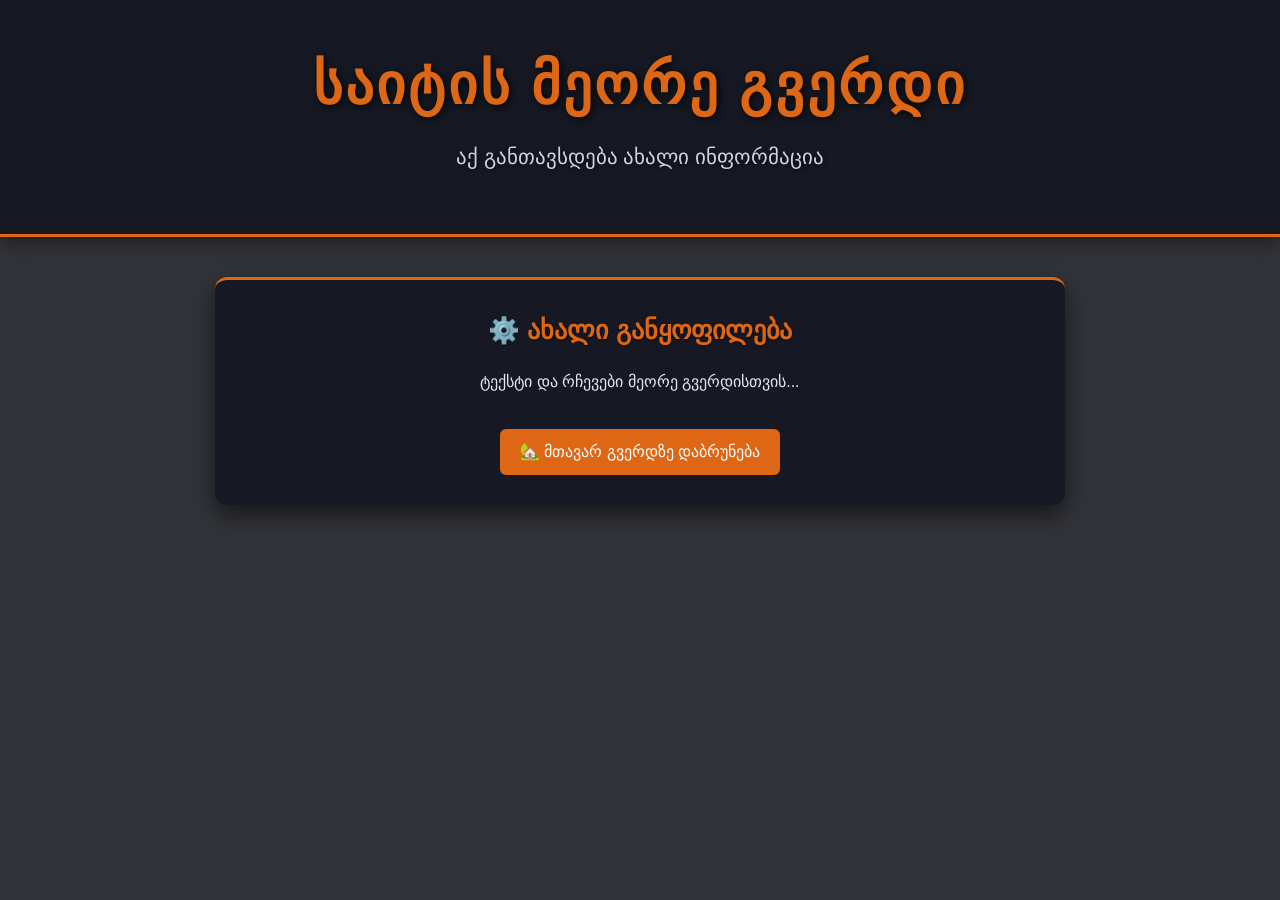
==== config.html @ aebcf24e "Create config.html" ====
<!DOCTYPE html>
<html lang="ka">
<head>
    <meta charset="UTF-8">
    <meta name="viewport" content="width=device-width, initial-scale=1.0">
    <title>CS2 Georgia - მეორე გვერდი</title>
    <link rel="stylesheet" href="style.css">
</head>
<body>
    <header style="text-align: center; padding: 40px 20px; background-color: #161923; border-bottom: 3px solid #de6716;">
        <h1 style="color: #de6716; margin: 0;">საიტის მეორე გვერდი</h1>
        <p style="color: #cbd5e1; margin-top: 10px;">აქ განთავსდება ახალი ინფორმაცია</p>
    </header>
    <main style="max-width: 850px; margin: 40px auto; padding: 0 20px; text-align: center;">
        <section class="guide-card">
            <h2>⚙️ ახალი განყოფილება</h2>
            <p>ტექსტი და რჩევები მეორე გვერდისთვის...</p>
            <!-- უკან დაბრუნების ღილაკი -->
            <a href="index.html" style="display: inline-block; background-color: #de6716; color: white; padding: 10px 20px; text-decoration: none; border-radius: 6px; margin-top: 20px;">🏡 მთავარ გვერდზე დაბრუნება</a>
        </section>
    </main>
</body>
</html>
---- style.css ----
/* საერთო პარამეტრები მთელი გვერდისთვის და ეპიკური CS2 ტერორისტის (T) ფონი */
body {
    background-image: linear-gradient(rgba(14, 16, 23, 0.85), rgba(14, 16, 23, 0.85)), url('https://redd.it');
    background-size: cover;
    background-position: center top;
    background-attachment: fixed; /* ფონი დარჩება უძრავი გვერდის ჩამოშლისას */
    background-repeat: no-repeat;
    color: #f5f5f7; /* ღია ფერის ტექსტი კითხვადობისთვის */
    font-family: 'Segoe UI', Tahoma, Geneva, Verdana, sans-serif;
    margin: 0;
    padding: 0;
    line-height: 1.6;
}

/* საიტის სათაურის (Header) სტილი */
header {
    text-align: center;
    padding: 60px 20px;
    background-color: #161923; /* მუქი ფონი */
    border-bottom: 3px solid #de6716; /* CS2-ის ნარინჯისფერი ხაზი */
    box-shadow: 0 4px 20px rgba(0, 0, 0, 0.5);
}

header h1 {
    color: #de6716; /* CS2 ნარინჯისფერი */
    margin: 0;
    font-size: 3.5rem;
    text-transform: uppercase;
    letter-spacing: 3px;
    text-shadow: 2px 2px 8px rgba(0, 0, 0, 0.8);
}

header p {
    color: #cbd5e1;
    margin-top: 10px;
    font-size: 1.3rem;
    text-shadow: 1px 1px 4px rgba(0, 0, 0, 0.6);
}

/* მთავარი კონტენტის კონტეინერი - სრულად ცენტრში გასწორებული */
main {
    max-width: 850px;
    margin: 40px auto;
    padding: 0 20px;
    text-align: center; /* 🛠️ აბსოლუტურად ყველაფერს ასწორებს შუაში */
}

/* თითოეული რჩევის ფანჯრის (ბარათის) სტილი */
.guide-card {
    background-color: #161923; /* ფანჯრის შიდა მუქი ფონი */
    padding: 30px;
    margin-bottom: 30px;
    border-radius: 12px;
    border-top: 3px solid #de6716; /* ნარინჯისფერი ჩარჩო ზემოდან, რადგან შუაშია */
    box-shadow: 0 10px 25px rgba(0, 0, 0, 0.55);
    transition: transform 0.2s ease, box-shadow 0.2s ease;
    text-align: center; /* 🛠️ შიდა ტექსტებიც შუაშია */
}

/* ფანჯარაზე მაუსის მიტანის ეფექტი */
.guide-card:hover {
    transform: translateY(-3px);
    box-shadow: 0 12px 30px rgba(222, 103, 22, 0.25);
}

.guide-card h2 {
    color: #de6716;
    margin-top: 0;
    margin-bottom: 18px;
    font-size: 1.6rem;
    text-shadow: 1px 1px 2px rgba(0, 0, 0, 0.5);
}

.guide-card p {
    color: #e2e8f0;
    margin-bottom: 15px;
}

/* სიების (ულების) სტილი - შუაში გასწორებული და მარკერების გარეშე სილამაზისთვის */
ul {
    list-style-type: none; /* ვაშორებთ წერტილებს, რადგან ცენტრშია */
    padding: 0;
    margin: 0 auto;
    display: inline-block; /* სია რომ ცენტრში დარჩეს */
    text-align: center;
}

li {
    margin-bottom: 12px;
    color: #e2e8f0;
}

li strong {
    color: #ffaa00; /* სიის მთავარი სიტყვების გამოყოფა ოქროსფერით */
}

/* კონსოლის და რეესტრის კოდების (Code) სტილი - ცენტრში */
code {
    background-color: #090a0f;
    padding: 14px 20px;
    display: block;
    color: #00ffcc; /* მწვანე ნეონისფერი კოდებისთვის */
    border-radius: 8px;
    font-family: 'Courier New', Courier, monospace;
    font-size: 1rem;
    overflow-x: auto;
    border: 1px solid #232838;
    margin: 18px auto;
    max-width: 90%;
    letter-spacing: 0.5px;
    box-shadow: inset 0 2px 8px rgba(0, 0, 0, 0.5);
    text-align: center; /* კოდის ტექსტიც შუაშია */
}

/* ვინდოუსის სერვისების სიის (მე-9 ბლოკის) გადანაწილება ცენტრალურ ბადედ */
.services-list {
    display: grid;
    grid-template-columns: repeat(auto-fit, minmax(350px, 1fr));
    gap: 8px 25px;
    padding: 0;
    list-style-type: none;
    margin-top: 15px;
    text-align: center;
}

.services-list li {
    margin-bottom: 5px;
    font-size: 0.95rem;
    border-bottom: 1px solid rgba(255, 255, 255, 0.03);
    padding-bottom: 4px;
}

/* ჩამოტვირთვის მწვანე ნეონის ღილაკი */
a[download], a[target="_blank"] {
    display: inline-block;
    background-color: #00ffcc;
    color: #0e1017;
    padding: 12px 24px;
    font-weight: bold;
    text-decoration: none;
    border-radius: 6px;
    margin: 15px auto;
    transition: background-color 0.2s, transform 0.2s;
    text-transform: uppercase;
    letter-spacing: 1px;
    box-shadow: 0 4px 15px rgba(0, 255, 204, 0.2);
}

a[download]:hover, a[target="_blank"]:hover {
    background-color: #33ffdd;
    transform: translateY(-2px);
    box-shadow: 0 6px 20px rgba(0, 255, 204, 0.35);
}

/* საიტის ქვედა ნაწილი (Footer) */
footer {
    text-align: center;
    padding: 35px 20px;
    color: #8fa0a6;
    font-size: 0.95rem;
    background-color: #090a0f;
    margin-top: 80px;
    border-top: 2px solid #161923;
}

/* ადაპტაცია ტელეფონებისთვის (Responsive Design) */
@media (max-width: 600px) {
    header h1 {
        font-size: 2.4rem;
    }
    header p {
        font-size: 1.1rem;
    }
    .guide-card {
        padding: 20px;
    }
    .services-list {
        grid-template-columns: 1fr;
    }
}
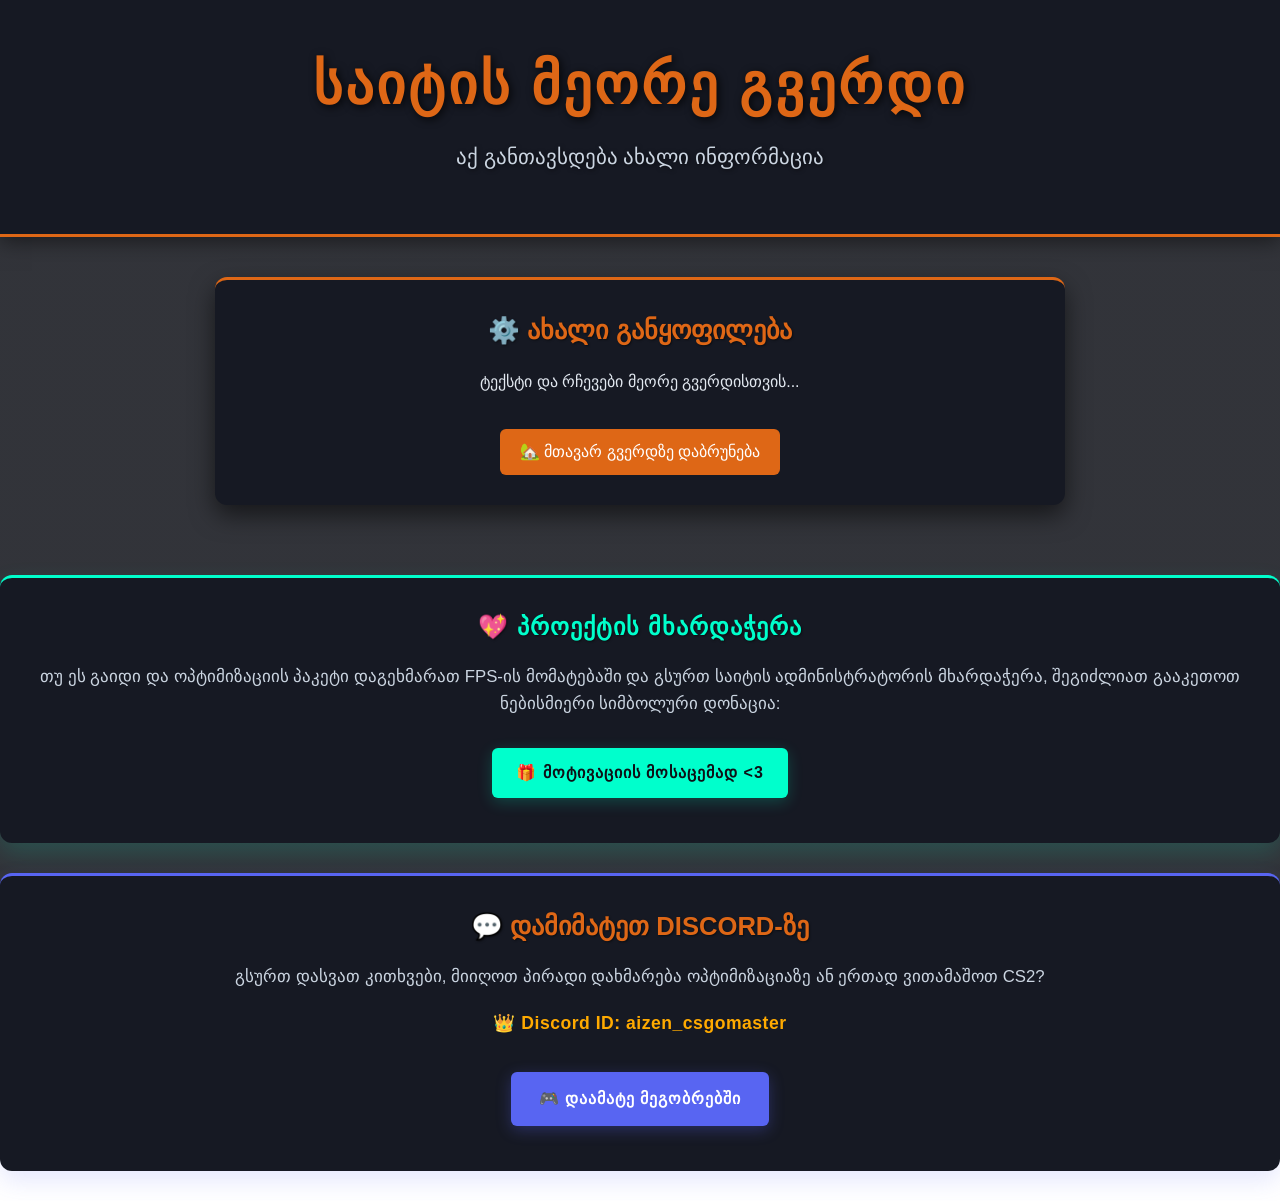
==== commit 41bfa43e: "Update config.html" ====
--- a/config.html
+++ b/config.html
@@ -19,5 +19,28 @@
             <a href="index.html" style="display: inline-block; background-color: #de6716; color: white; padding: 10px 20px; text-decoration: none; border-radius: 6px; margin-top: 20px;">🏡 მთავარ გვერდზე დაბრუნება</a>
         </section>
     </main>
+            <!-- ბლოკი: დონაციის განყოფილება (ცენტრში გასწორებული) -->
+        <section class="guide-card" style="border-top: 3px solid #00ffcc; background-color: #161923; margin-top: 40px; box-shadow: 0 10px 25px rgba(0, 255, 204, 0.15); text-align: center;">
+            <h2 style="color: #00ffcc; font-size: 1.5rem; text-transform: uppercase; letter-spacing: 1px;">💖 პროექტის მხარდაჭერა</h2>
+            <p style="color: #cbd5e1; font-size: 1.05rem; margin-bottom: 15px;">თუ ეს გაიდი და ოპტიმიზაციის პაკეტი დაგეხმარათ FPS-ის მომატებაში და გსურთ საიტის ადმინისტრატორის მხარდაჭერა, შეგიძლიათ გააკეთოთ ნებისმიერი სიმბოლური დონაცია:</p>
+            
+            <!-- მწვანე გეიმერული ღილაკი შენი ნამდვილი DonationAlerts ლინკით -->
+            <a href="https://donationalerts.com" target="_blank" style="background-color: #00ffcc; color: #0e1017; font-weight: bold; text-decoration: none; padding: 12px 24px; border-radius: 6px; display: inline-block; text-transform: uppercase; letter-spacing: 1px; box-shadow: 0 4px 15px rgba(0, 255, 204, 0.2);">
+                🎁 მოტივაციის მოსაცემად &lt;3
+            </a>
+        </section>
+
+        <!-- ბლოკი: დისქორდის პრემიუმ განყოფილება (ცენტრში გასწორებული) -->
+        <section class="guide-card" style="border-top: 3px solid #5865F2; background-color: #161923; margin-top: 30px; box-shadow: 0 10px 25px rgba(88, 101, 242, 0.15); text-align: center;">
+            <h2>💬 დამიმატეთ DISCORD-ზე</h2>
+            <p style="color: #cbd5e1; font-size: 1.05rem; margin-bottom: 5px;">გსურთ დასვათ კითხვები, მიიღოთ პირადი დახმარება ოპტიმიზაციაზე ან ერთად ვითამაშოთ CS2?</p>
+            <p style="color: #ffaa00; font-size: 1.1rem; font-weight: bold; margin-bottom: 20px; letter-spacing: 0.5px;">👑 Discord ID: aizen_csgomaster</p>
+            
+            <!-- შენი პერსონალური, მუშა პროფილის ლინკი -->
+            <a href="https://discord.com" target="_blank" style="background-color: #5865F2; color: #ffffff; font-weight: bold; text-decoration: none; padding: 14px 28px; border-radius: 6px; display: inline-block; text-transform: uppercase; letter-spacing: 1px; box-shadow: 0 4px 15px rgba(88, 101, 242, 0.3); transition: background-color 0.2s, transform 0.2s;">
+                🎮 დაამატე მეგობრებში
+            </a>
+        </section>
+
 </body>
 </html>
--- a/style.css
+++ b/style.css
@@ -178,3 +178,21 @@
         grid-template-columns: 1fr;
     }
 }
+main::after {
+    content: "";
+    display: table;
+    clear: both;
+}
+
+                                                                                                                                      <!-- გვერდითა მარცხენა ბლოკი: დონაციის განყოფილება -->
+        <div style="float: left; width: 280px; margin-right: 30px; margin-bottom: 30px; text-align: center;">
+            <div class="guide-card" style="border-top: 4px solid #00ffcc; background-color: #161923; padding: 25px; box-shadow: 0 10px 25px rgba(0, 255, 204, 0.15); border-radius: 12px;">
+                <h3 style="color: #00ffcc; font-size: 1.4rem; text-transform: uppercase; letter-spacing: 1px; margin-top: 0; margin-bottom: 12px;">💖 მხარდაჭერა</h3>
+                <p style="color: #cbd5e1; font-size: 1.05rem; line-height: 1.6; margin-bottom: 20px;">თუ ეს გაიდი დაგეხმარათ და გსურთ პროექტის მხარდაჭერა, შეგიძლიათ გააკეთოთ ნებისმიერი სიმბოლური დონაცია:</p>
+                
+                <!-- შენი ნამდვილი DonationAlerts ლინკი ჩასმულია აქ -->
+                <a href="https://donationalerts.com" target="_blank" style="background-color: #00ffcc; color: #0e1017; font-size: 1.05rem; padding: 14px 24px; display: block; font-weight: bold; text-decoration: none; border-radius: 6px; text-transform: uppercase; letter-spacing: 1px; box-shadow: 0 4px 15px rgba(0, 255, 204, 0.3);">
+                    🎁 მოტივაციის მოსაცემად &lt;3
+                </a>
+            </div>
+        </div>
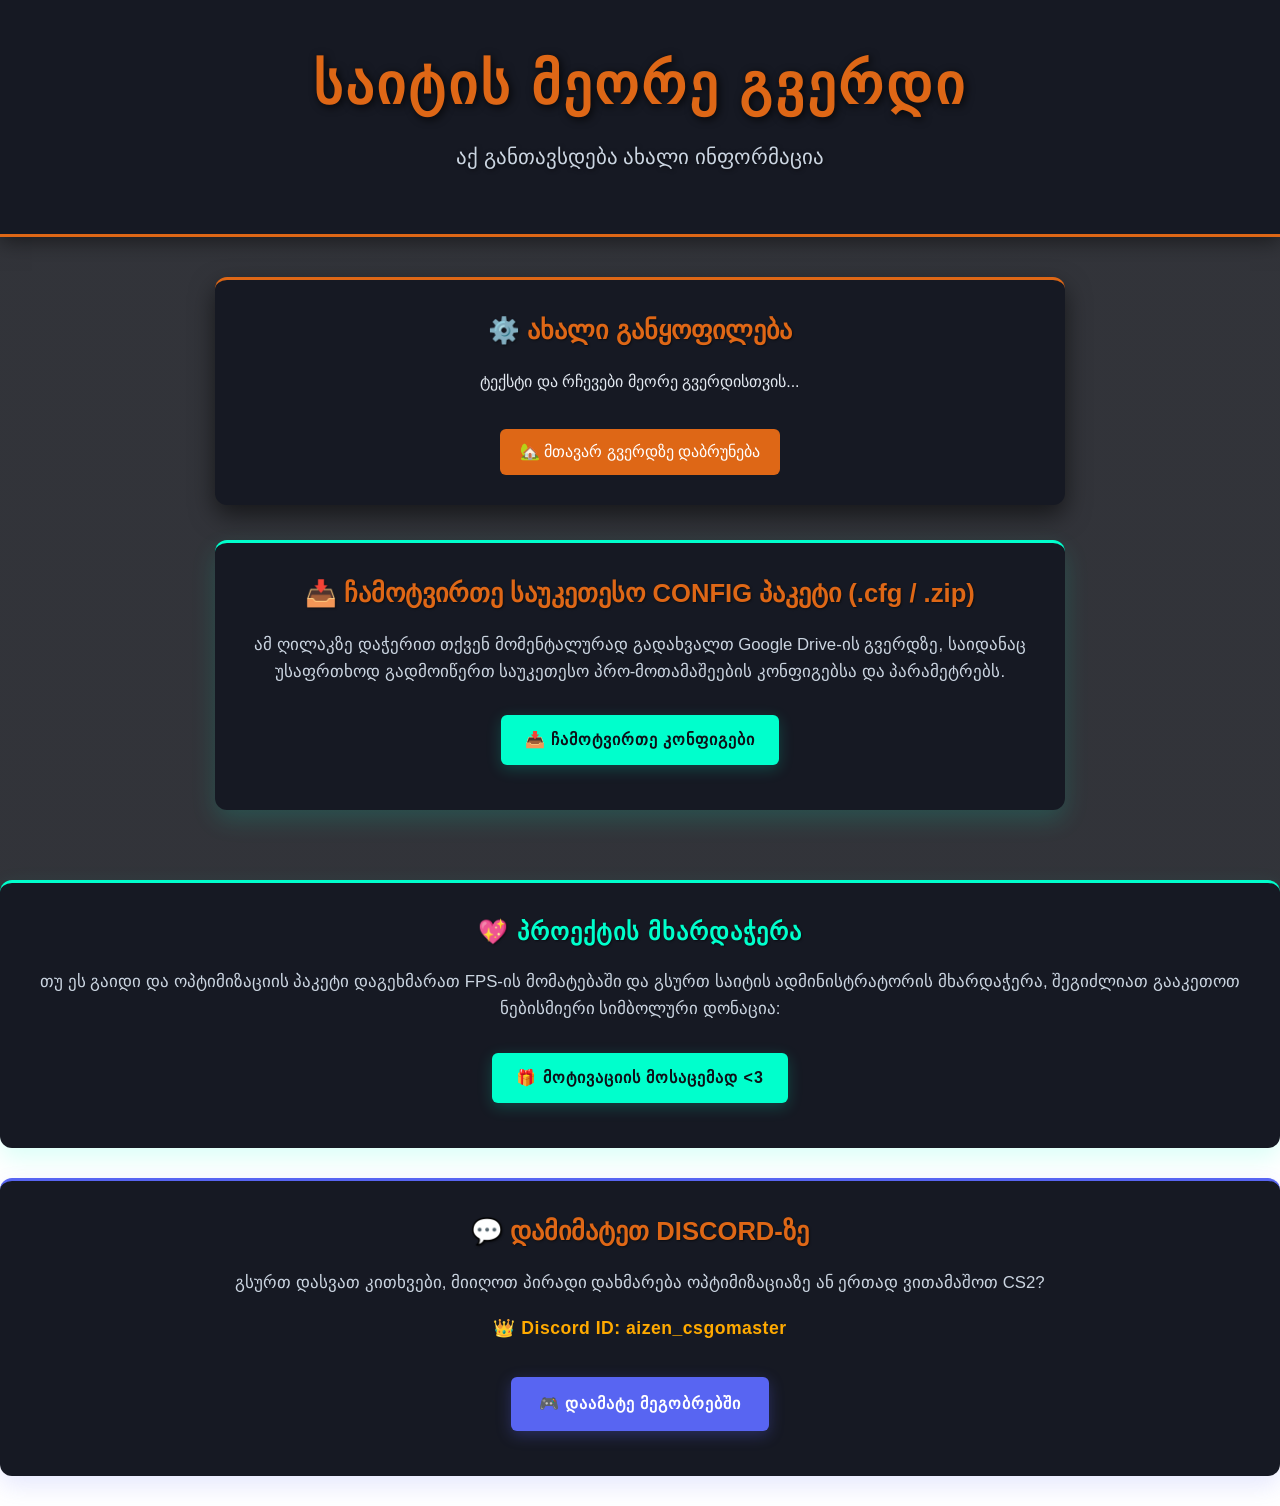
==== commit 841ce3c6: "Update config.html" ====
--- a/config.html
+++ b/config.html
@@ -18,6 +18,17 @@
             <!-- უკან დაბრუნების ღილაკი -->
             <a href="index.html" style="display: inline-block; background-color: #de6716; color: white; padding: 10px 20px; text-decoration: none; border-radius: 6px; margin-top: 20px;">🏡 მთავარ გვერდზე დაბრუნება</a>
         </section>
+                <!-- ჩამოტვირთვის მწვანე ღილაკი მეორე გვერდისთვის -->
+        <section class="guide-card" style="border-top: 3px solid #00ffcc; background-color: #161923; margin-top: 35px; box-shadow: 0 10px 25px rgba(0, 255, 204, 0.15); text-align: center;">
+            <h2>📥 ჩამოტვირთე საუკეთესო CONFIG პაკეტი (.cfg / .zip)</h2>
+            <p style="color: #cbd5e1; font-size: 1.05rem; margin-bottom: 15px;">ამ ღილაკზე დაჭერით თქვენ მომენტალურად გადახვალთ Google Drive-ის გვერდზე, საიდანაც უსაფრთხოდ გადმოიწერთ საუკეთესო პრო-მოთამაშეების კონფიგებსა და პარამეტრებს.</p>
+            
+            <!-- მწვანე გეიმერული ღილაკი -->
+            <a href="https://drive.google.com/file/d/1q2tI3K_B950LZEMm1vdP9K0ndXHUPzjQ/view?usp=drive_link" target="_blank" style="background-color: #00ffcc; color: #0e1017; font-weight: bold; text-decoration: none; padding: 12px 24px; border-radius: 6px; display: inline-block; text-transform: uppercase; letter-spacing: 1px; box-shadow: 0 4px 15px rgba(0, 255, 204, 0.2);">
+                📥 ჩამოტვირთე კონფიგები
+            </a>
+        </section>
+
     </main>
             <!-- ბლოკი: დონაციის განყოფილება (ცენტრში გასწორებული) -->
         <section class="guide-card" style="border-top: 3px solid #00ffcc; background-color: #161923; margin-top: 40px; box-shadow: 0 10px 25px rgba(0, 255, 204, 0.15); text-align: center;">
@@ -44,3 +55,4 @@
 
 </body>
 </html>
+      
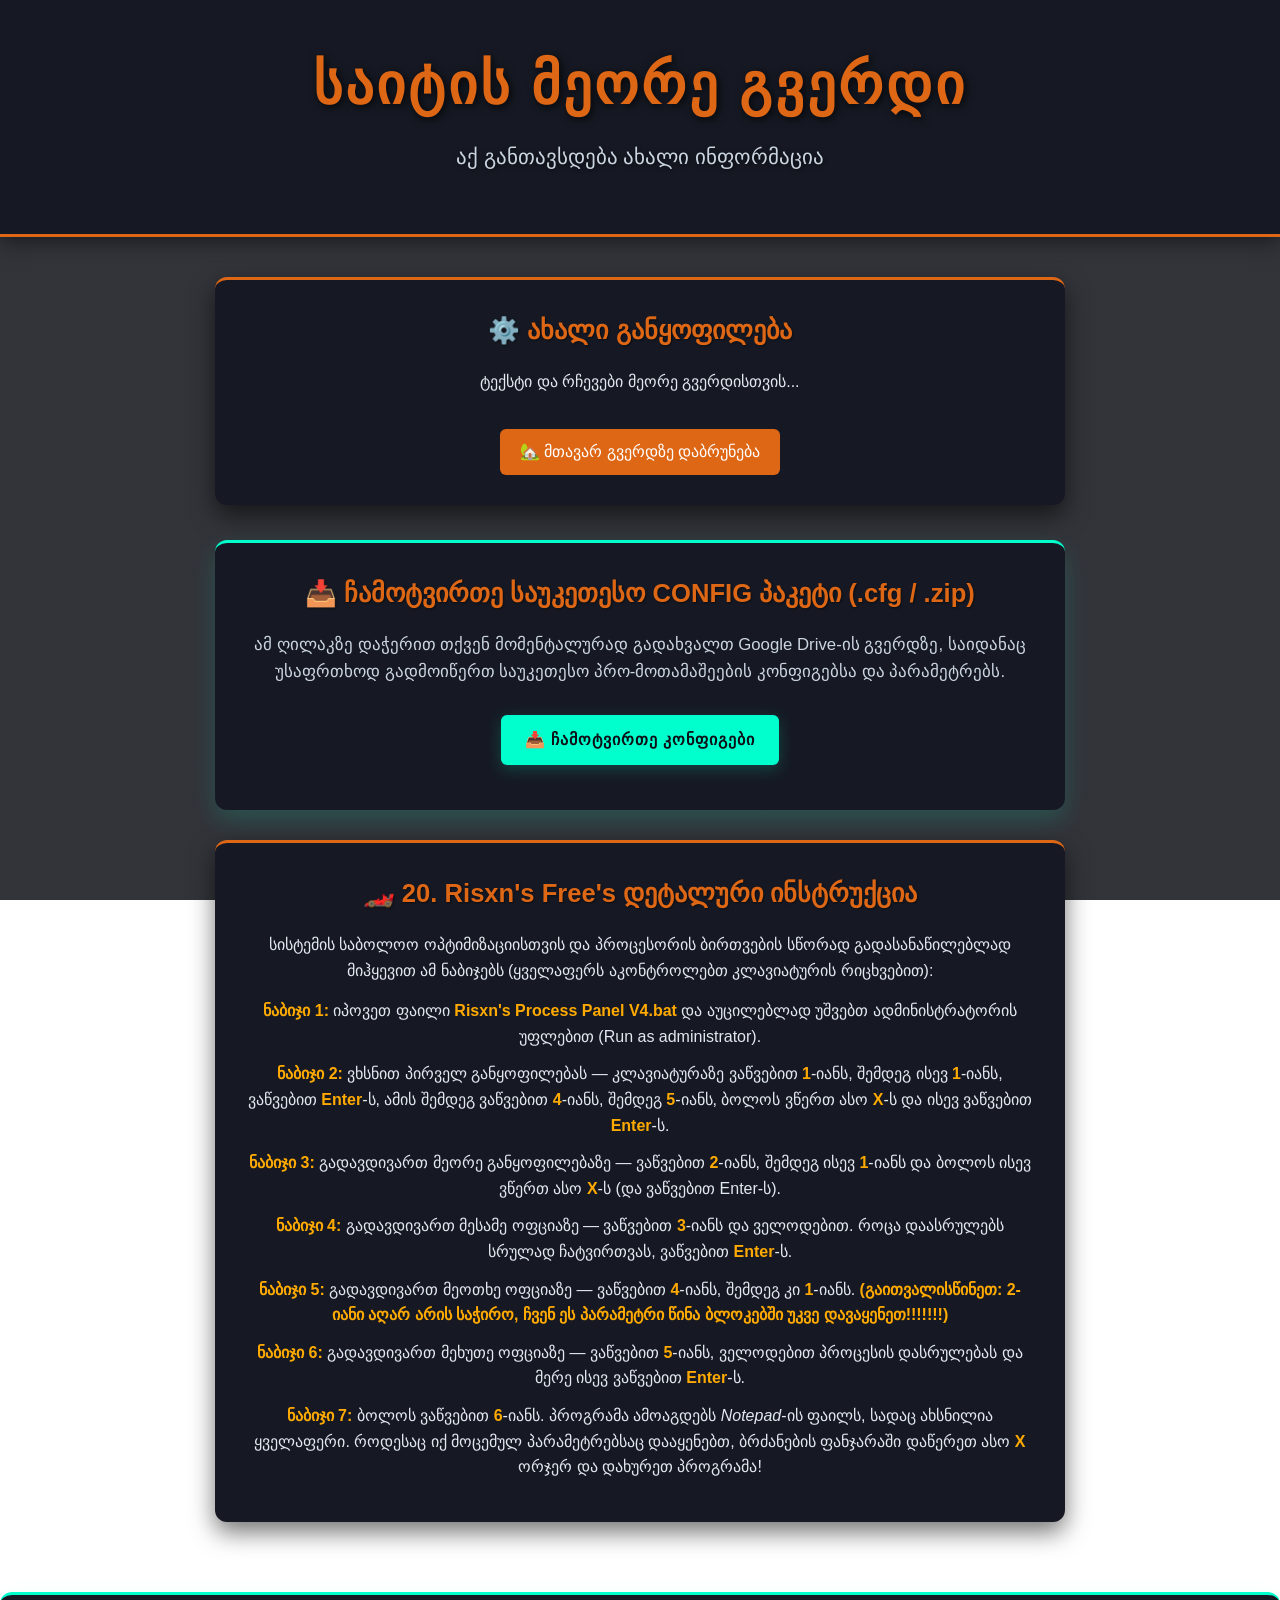
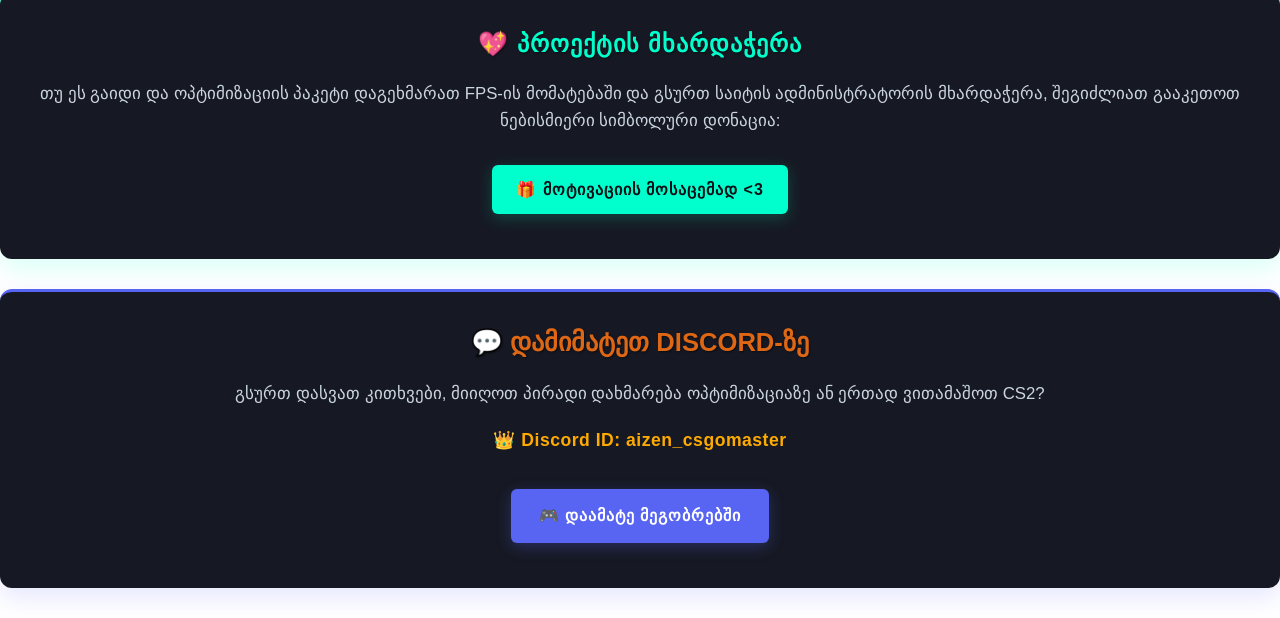
==== commit 376dcd4f: "Update config.html" ====
--- a/config.html
+++ b/config.html
@@ -28,6 +28,21 @@
                 📥 ჩამოტვირთე კონფიგები
             </a>
         </section>
+                <!-- ბლოკი 17: Process Panel V4 დეტალური ინსტრუქცია -->
+        <section class="guide-card">
+            <h2>🏎️ 20. Risxn's Free's დეტალური ინსტრუქცია</h2>
+            <p>სისტემის საბოლოო ოპტიმიზაციისთვის და პროცესორის ბირთვების სწორად გადასანაწილებლად მიჰყევით ამ ნაბიჯებს (ყველაფერს აკონტროლებთ კლავიატურის რიცხვებით):</p>
+            <ul>
+                <li><strong>ნაბიჯი 1:</strong> იპოვეთ ფაილი <strong>Risxn's Process Panel V4.bat</strong> და აუცილებლად უშვებთ ადმინისტრატორის უფლებით (Run as administrator).</li>
+                <li><strong>ნაბიჯი 2:</strong> ვხსნით პირველ განყოფილებას — კლავიატურაზე ვაწვებით <strong>1</strong>-იანს, შემდეგ ისევ <strong>1</strong>-იანს, ვაწვებით <strong>Enter</strong>-ს, ამის შემდეგ ვაწვებით <strong>4</strong>-იანს, შემდეგ <strong>5</strong>-იანს, ბოლოს ვწერთ ასო <strong>X</strong>-ს და ისევ ვაწვებით <strong>Enter</strong>-ს.</li>
+                <li><strong>ნაბიჯი 3:</strong> გადავდივართ მეორე განყოფილებაზე — ვაწვებით <strong>2</strong>-იანს, შემდეგ ისევ <strong>1</strong>-იანს და ბოლოს ისევ ვწერთ ასო <strong>X</strong>-ს (და ვაწვებით Enter-ს).</li>
+                <li><strong>ნაბიჯი 4:</strong> გადავდივართ მესამე ოფციაზე — ვაწვებით <strong>3</strong>-იანს და ველოდებით. როცა დაასრულებს სრულად ჩატვირთვას, ვაწვებით <strong>Enter</strong>-ს.</li>
+                <li><strong>ნაბიჯი 5:</strong> გადავდივართ მეოთხე ოფციაზე — ვაწვებით <strong>4</strong>-იანს, შემდეგ კი <strong>1</strong>-იანს. <span style="color: #ffaa00; font-weight: bold;">(გაითვალისწინეთ: 2-იანი აღარ არის საჭირო, ჩვენ ეს პარამეტრი წინა ბლოკებში უკვე დავაყენეთ!!!!!!!)</span></li>
+                <li><strong>ნაბიჯი 6:</strong> გადავდივართ მეხუთე ოფციაზე — ვაწვებით <strong>5</strong>-იანს, ველოდებით პროცესის დასრულებას და მერე ისევ ვაწვებით <strong>Enter</strong>-ს.</li>
+                <li><strong>ნაბიჯი 7:</strong> ბოლოს ვაწვებით <strong>6</strong>-იანს. პროგრამა ამოაგდებს <em>Notepad</em>-ის ფაილს, სადაც ახსნილია ყველაფერი. როდესაც იქ მოცემულ პარამეტრებსაც დააყენებთ, ბრძანების ფანჯარაში დაწერეთ ასო <strong>X</strong> ორჯერ და დახურეთ პროგრამა!</li>
+            </ul>
+        </section>
+
 
     </main>
             <!-- ბლოკი: დონაციის განყოფილება (ცენტრში გასწორებული) -->
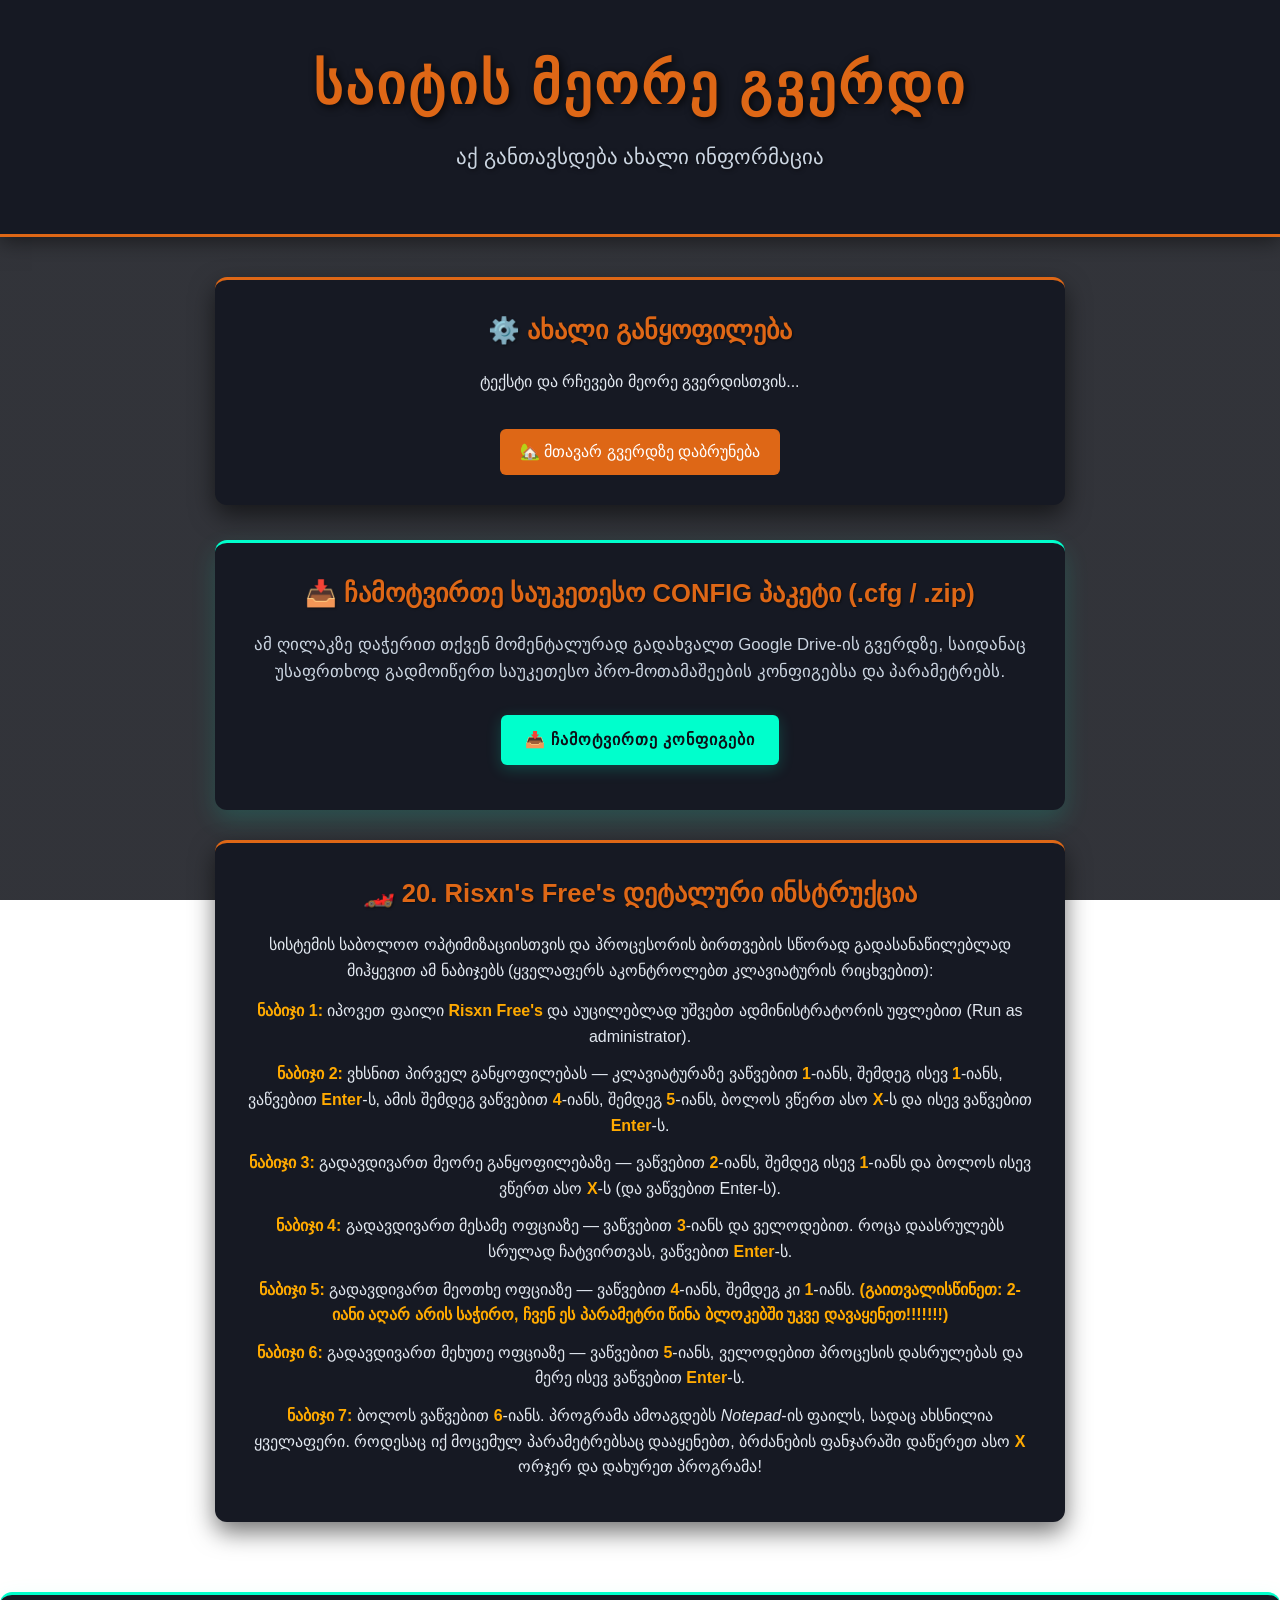
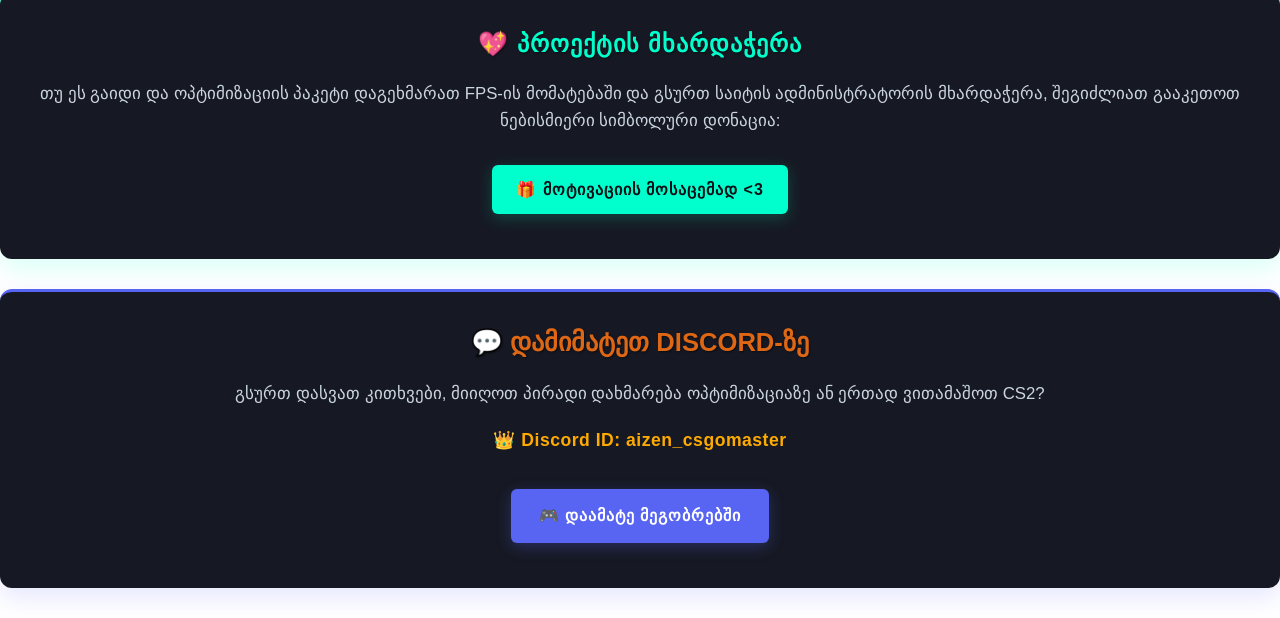
==== commit 7f589518: "Update config.html" ====
--- a/config.html
+++ b/config.html
@@ -33,7 +33,7 @@
             <h2>🏎️ 20. Risxn's Free's დეტალური ინსტრუქცია</h2>
             <p>სისტემის საბოლოო ოპტიმიზაციისთვის და პროცესორის ბირთვების სწორად გადასანაწილებლად მიჰყევით ამ ნაბიჯებს (ყველაფერს აკონტროლებთ კლავიატურის რიცხვებით):</p>
             <ul>
-                <li><strong>ნაბიჯი 1:</strong> იპოვეთ ფაილი <strong>Risxn's Process Panel V4.bat</strong> და აუცილებლად უშვებთ ადმინისტრატორის უფლებით (Run as administrator).</li>
+                <li><strong>ნაბიჯი 1:</strong> იპოვეთ ფაილი <strong>Risxn Free's </strong> და აუცილებლად უშვებთ ადმინისტრატორის უფლებით (Run as administrator).</li>
                 <li><strong>ნაბიჯი 2:</strong> ვხსნით პირველ განყოფილებას — კლავიატურაზე ვაწვებით <strong>1</strong>-იანს, შემდეგ ისევ <strong>1</strong>-იანს, ვაწვებით <strong>Enter</strong>-ს, ამის შემდეგ ვაწვებით <strong>4</strong>-იანს, შემდეგ <strong>5</strong>-იანს, ბოლოს ვწერთ ასო <strong>X</strong>-ს და ისევ ვაწვებით <strong>Enter</strong>-ს.</li>
                 <li><strong>ნაბიჯი 3:</strong> გადავდივართ მეორე განყოფილებაზე — ვაწვებით <strong>2</strong>-იანს, შემდეგ ისევ <strong>1</strong>-იანს და ბოლოს ისევ ვწერთ ასო <strong>X</strong>-ს (და ვაწვებით Enter-ს).</li>
                 <li><strong>ნაბიჯი 4:</strong> გადავდივართ მესამე ოფციაზე — ვაწვებით <strong>3</strong>-იანს და ველოდებით. როცა დაასრულებს სრულად ჩატვირთვას, ვაწვებით <strong>Enter</strong>-ს.</li>
